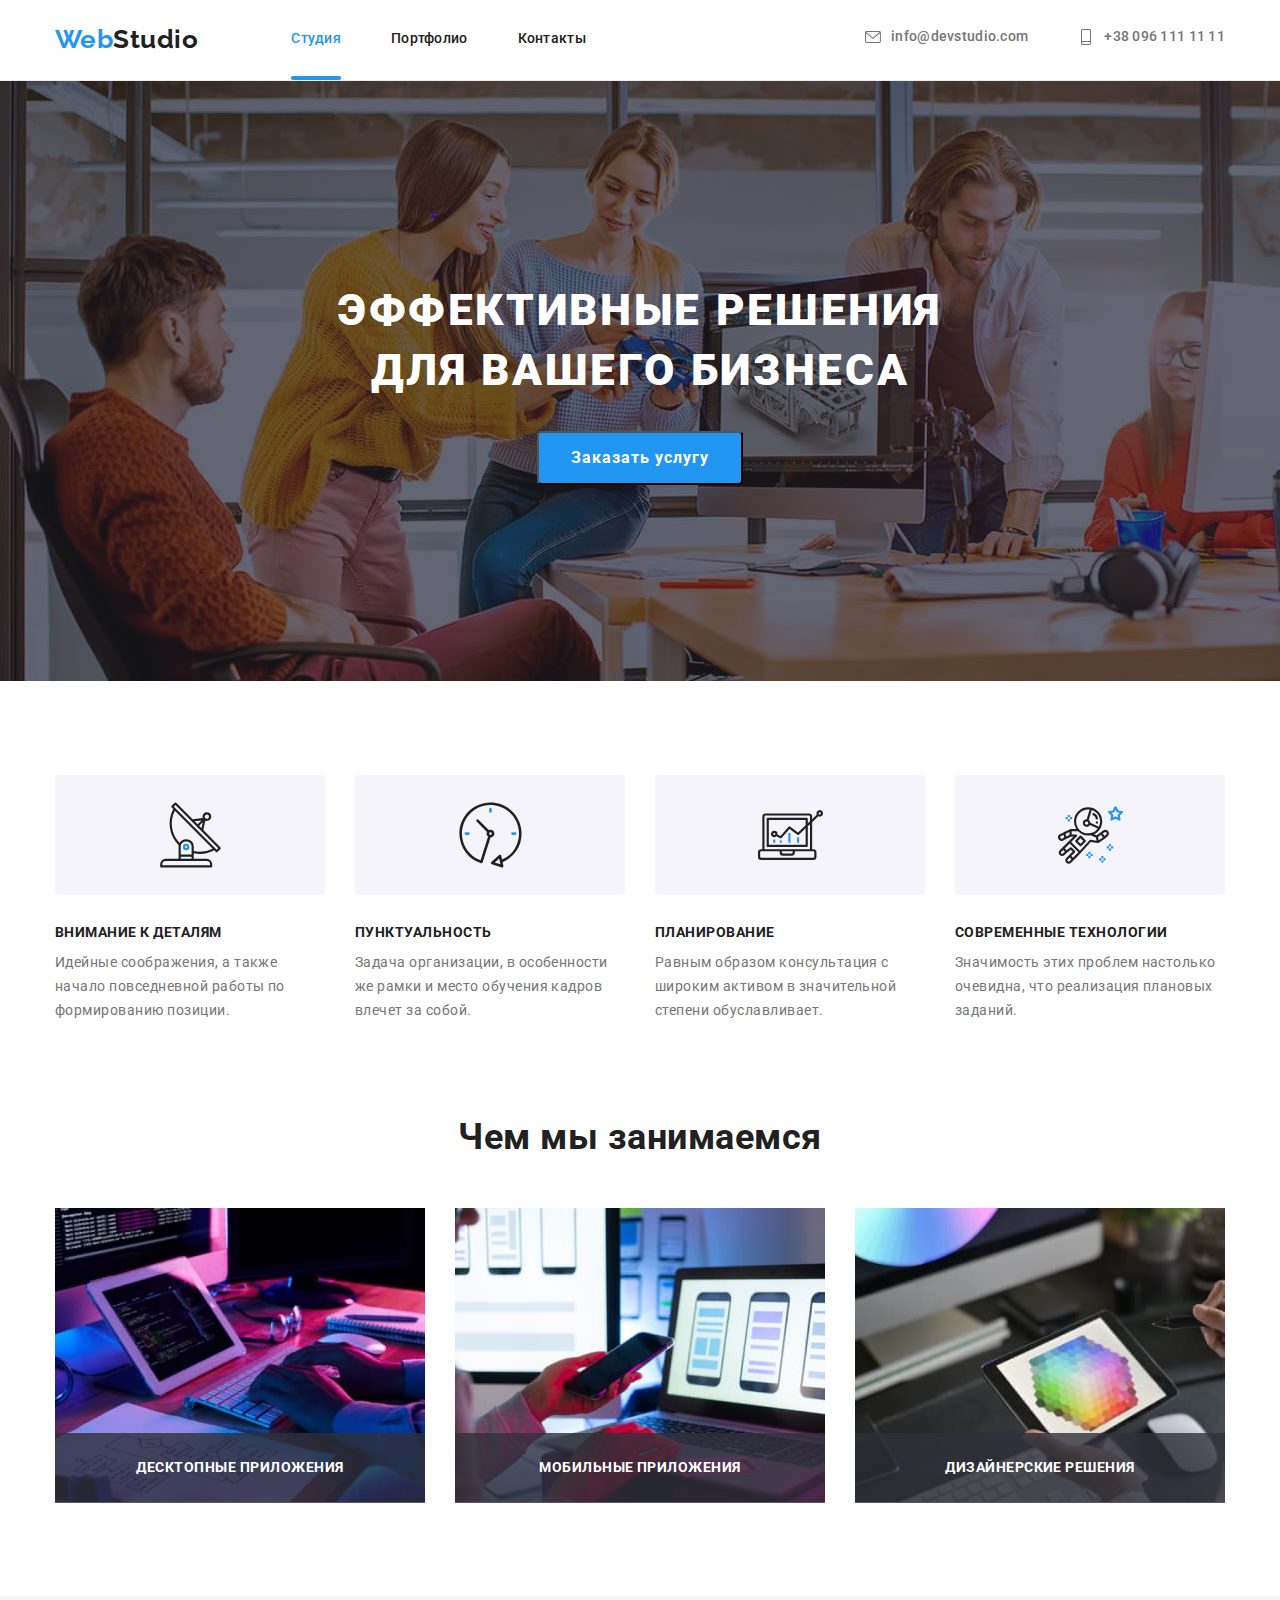
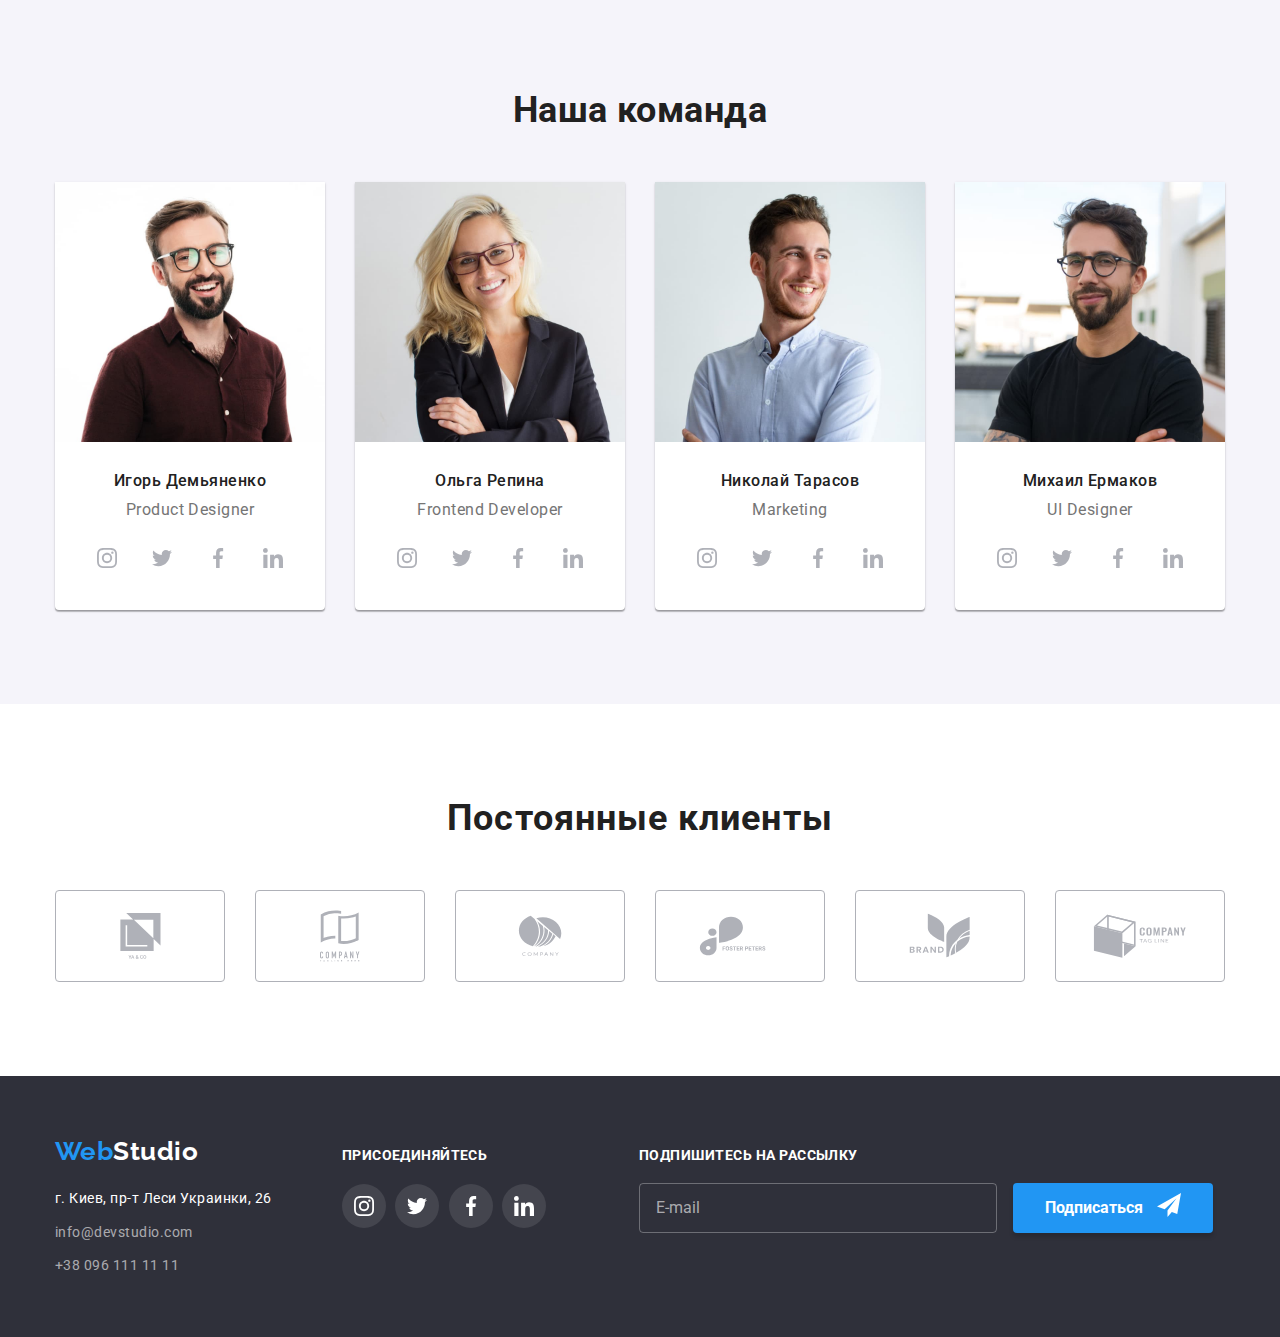
==== index.html @ 5067e24b "переформатирование" ====
<!DOCTYPE html>
<html lang="en">

<head>
  <meta charset="UTF-8" />
  <meta http-equiv="X-UA-Compatible" content="IE=edge" />
  <meta name="viewport" content="width=device-width, initial-scale=1.0" />
  <title>WebStudio</title>
  <link rel="preconnect" href="https://fonts.gstatic.com">
  <link href="https://fonts.googleapis.com/css2?family=Raleway:wght@700&family=Roboto:wght@400;500;700;900&display=swap"
    rel="stylesheet">
  <link rel="stylesheet" href="https://cdnjs.cloudflare.com/ajax/libs/modern-normalize/1.1.0/modern-normalize.css"
    integrity="sha512-Y0MM+V6ymRKN2zStTqzQ227DWhhp4Mzdo6gnlRnuaNCbc+YN/ZH0sBCLTM4M0oSy9c9VKiCvd4Jk44aCLrNS5Q=="
    crossorigin="anonymous" referrerpolicy="no-referrer" />
  <link rel="stylesheet" href="https://cdnjs.cloudflare.com/ajax/libs/modern-normalize/1.1.0/modern-normalize.min.css"
    integrity="sha512-wpPYUAdjBVSE4KJnH1VR1HeZfpl1ub8YT/NKx4PuQ5NmX2tKuGu6U/JRp5y+Y8XG2tV+wKQpNHVUX03MfMFn9Q=="
    crossorigin="anonymous" referrerpolicy="no-referrer" />
  <link rel="stylesheet" href="./css/style.css">
</head>
</head>

<body>
  <!--Шапка проекта-->
  <header class="header">
    <div class="container header-container">
      <nav class="site-nav ">
        <a class="logo link " href="./index.html"> <span class="logo-color">Web</span>Studio</a>
        <ul class="site-list list ">
          <li class="nav-item"><a class="site-link current link after-link" href="">Студия</a></li>
          <li class="nav-item"><a class="site-link link" href="./portfolio.html">Портфолио</a></li>
          <li class="nav-item"><a class="site-link link" href="">Контакты</a></li>
        </ul>
      </nav>
      <ul class="contact-list list">
        <li class="contact-item ">
          <a class="contact-link link" href="mailto:info@devstudio.com">
            <svg class="svg-mail">
              <use href="./images/icons-svg/symbol-defs.svg#icon-mail"></use>
            </svg>
            info@devstudio.com</a>
        </li>
        <li class="contact-item">
          <a class="contact-link link" href="tel:+380961111111">
            <svg class="svg-mail">
              <use href="./images/icons-svg/symbol-defs.svg#icon-smartphone"></use>
            </svg>
            +38 096 111 11 11</a>
        </li>
      </ul>
    </div>
  </header>
  <!--Секция героя-->
  <main>
    <section class="hero">
      <div class="container">
        <h1 class="hero-title">
          Эффективные решения <br />
          для вашего бизнеса
        </h1>
        <button data-modal-open class="button" type="button">Заказать услугу</button>
        
      </div>
    </section>
    <!--Секция будушего-->
    <section class="section-features">
      <div class="container">
        <h2 hidden class="section-title">невидемый заголовок</h2>
        <ul class="features-list list">
          <li class="features-item  ">
            <div class="svg-features">
              <svg width="65px" height="70px">
                <use href="./images/icons-svg/symbol-defs.svg#icon-antenna"></use>
              </svg>
            </div>
            <h3 class="title-features  ">Внимание к деталям</h3>
            <p class="features-paragraph">
              Идейные соображения, а также начало повседневной работы по
              формированию позиции.
            </p>
          </li>
          <li class="features-item ">
            <div class="svg-features">
              <svg width="65px" height="70px">
                <use href="./images/icons-svg/symbol-defs.svg#icon-clock"></use>
              </svg>
            </div>
            <h3 class="title-features">Пунктуальность</h3>
            <p class="features-paragraph">
              Задача организации, в особенности же рамки и место обучения кадров
              влечет за собой.
            </p>
          </li>
          <li class="features-item ">
            <div class="svg-features">
              <svg width="65px" height="70px">
                <use href="./images/icons-svg/symbol-defs.svg#icon-diagram"></use>
              </svg>
            </div>
            <h3 class="title-features">Планирование</h3>
            <p class="features-paragraph">
              Равным образом консультация с широким активом в значительной
              степени обуславливает.
            </p>
          </li>
          <li class="features-item ">
            <div class="svg-features">
              <svg width="65px" height="70px">
                <use href="./images/icons-svg/symbol-defs.svg#icon-astronaut"></use>
              </svg>
            </div>
            <h3 class="title-features">Современные технологии</h3>
            <p class="features-paragraph">
              Значимость этих проблем настолько очевидна, что реализация
              плановых заданий.
            </p>
          </li>
        </ul>
      </div>
    </section>
    <!-- Рабочя секция-->
    <section class="work-section">
      <div class="container">
        <h2 class="section-title">Чем мы занимаемся</h2>
        <ul class="work-list list">
          <div class="work-div" >
            <li class="img-title">
              <img class="img-box1" src="./images/box1.jpg" alt="work with gadgets" width="370" height="294" />
              <p class="work-information">Десктопные приложения</p>
            </li>
          </div>
          <div class="work-div" >
          <li class="img-title">
            <img  src="./images/box2.jpg" alt="work with gadgets" width="370" height="294" />
            <p class="work-information">Мобильные приложения</p>
          </li>
          </div>
          <div class="work-div" >
          <li class="img-title">
            <img src="./images/box3.jpg" alt="work with gadgets" width="370" height="294" />
            <p class="work-information"> Дизайнерские решения</p>
          </li>
          </div>
        </ul>
      </div>
    </section>
    <!-- Командная Секция -->
    <section class="team-section">
      <div class="container">
        <h2 class="section-team-title">Наша команда</h2>
        <ul class="team-list list">
          <li class="team-title">
            <img src="./images/images2/igor_demyanenko.jpg" alt="Igor Demyanenko" width="270" height="260" />
            <div class="name-profession">
              <h3 class="title">Игорь Демьяненко</h3>
              <p class="profession">Product Designer</p>
              <div class="icon-div">
                <a class="link-icon-inst" href="">
                  <svg class=" svg-icon-inst" width="20px" height="20px">
                    <use href=./images/icons-svg/symbol-defs.svg#icon-instagram2></use>
                  </svg>
                </a>
                <a class="link-icon-inst" href="">
                  <svg class=" svg-icon-inst" width="20px" height="20px">
                    <use href=./images/icons-svg/symbol-defs.svg#icon-twitte4r></use>
                  </svg>
                </a>
                <a class="link-icon-inst" href="">
                  <svg class=" svg-icon-inst" width="20px" height="20px">
                    <use href=./images/icons-svg/symbol-defs.svg#icon-facebook1></use>
                  </svg>
                </a>
                <a class="link-icon-inst" href="">
                  <svg class=" svg-icon-inst" width="20px" height="20px">
                    <use href=./images/icons-svg/symbol-defs.svg#icon-linkedin3></use>
                  </svg>
                </a>
              </div>
            </div>
          </li>
          <li class="team-title">
            <img src="./images/images2/olga_repina.jpg" alt="Olga Repina" width="270" height="260" />
            <div class="name-profession">
              <h3 class="title">Ольга Репина</h3>
              <p class="profession">Frontend Developer</p>
              <div class="icon-div">
                <a class="link-icon-inst" href="">
                  <svg class=" svg-icon-inst" width="20px" height="20px">
                    <use href=./images/icons-svg/symbol-defs.svg#icon-instagram2></use>
                  </svg>
                </a>
                <a class="link-icon-inst" href="">
                  <svg class=" svg-icon-inst" width="20px" height="20px">
                    <use href=./images/icons-svg/symbol-defs.svg#icon-twitte4r></use>
                  </svg>
                </a>
                <a class="link-icon-inst" href="">
                  <svg class=" svg-icon-inst" width="20px" height="20px">
                    <use href=./images/icons-svg/symbol-defs.svg#icon-facebook1></use>
                  </svg>
                </a>
                <a class="link-icon-inst" href="">
                  <svg class=" svg-icon-inst" width="20px" height="20px">
                    <use href=./images/icons-svg/symbol-defs.svg#icon-linkedin3></use>
                  </svg>
                </a>
              </div>
            </div>
          </li>
          <li class="team-title">
            <img src="./images/images2/nikolay_tarasov.jpg" alt="Nikolay Tarasov" width="270" height="260" />
            <div class="name-profession">
              <h3 class="title">Николай Тарасов</h3>
              <p class="profession">Marketing</p>
              <div class="icon-div">
                <a class="link-icon-inst" href="">
                  <svg class=" svg-icon-inst" width="20px" height="20px">
                    <use href=./images/icons-svg/symbol-defs.svg#icon-instagram2></use>
                  </svg>
                </a>
                <a class="link-icon-inst" href="">
                  <svg class=" svg-icon-inst" width="20px" height="20px">
                    <use href=./images/icons-svg/symbol-defs.svg#icon-twitte4r></use>
                  </svg>
                </a>
                <a class="link-icon-inst" href="">
                  <svg class=" svg-icon-inst" width="20px" height="20px">
                    <use href=./images/icons-svg/symbol-defs.svg#icon-facebook1></use>
                  </svg>
                </a>
                <a class="link-icon-inst" href="">
                  <svg class=" svg-icon-inst" width="20px" height="20px">
                    <use href=./images/icons-svg/symbol-defs.svg#icon-linkedin3></use>
                  </svg>
                </a>
              </div>
            </div>
          </li>
          <li class="team-title">
            <img src="./images/images2/mikhail_ermakov.jpg" alt="Mikhail Ermakov" width="270" height="260" />
            <div class="name-profession">
              <h3 class="title">Михаил Ермаков</h3>
              <p class="profession">UI Designer</p>
              <div class="icon-div">
                <a class="link-icon-inst" href="">
                  <svg class=" svg-icon-inst" width="20px" height="20px">
                    <use href=./images/icons-svg/symbol-defs.svg#icon-instagram2></use>
                  </svg>
                </a>
                <a class="link-icon-inst" href="">
                  <svg class=" svg-icon-inst" width="20px" height="20px">
                    <use href=./images/icons-svg/symbol-defs.svg#icon-twitte4r></use>
                  </svg>
                </a>
                <a class="link-icon-inst" href="">
                  <svg class=" svg-icon-inst" width="20px" height="20px">
                    <use href=./images/icons-svg/symbol-defs.svg#icon-facebook1></use>
                  </svg>
                </a>
                <a class="link-icon-inst" href="">
                  <svg class=" svg-icon-inst" width="20px" height="20px">
                    <use href=./images/icons-svg/symbol-defs.svg#icon-linkedin3></use>
                  </svg>
                </a>
              </div>
            </div>
          </li>
        </ul>
      </div>
    </section>
    <!-- Постояние клиенти-->
    <section class="regular-section">
      <div class="container">
        <h2 class="regular-title"> Постоянные клиенты </h2>
        <ul class="regular-ul  list">
          <li class="regular-li">
            <a class="regular-link" href="">
              <svg width="41px" height="46px">
                <use href=./images/icons-svg/symbol-defs.svg#icon-group></use>
              </svg>
            </a>
          </li>
          <li class="regular-li">
            <a class="regular-link" href="">
              <svg width="40px" height="52px">
                <use href=./images/icons-svg/symbol-defs.svg#icon-group-1></use>
              </svg>
            </a>
          </li>
          <li class="regular-li">
            <a class="regular-link" href="">
              <svg width="44px" height="41px">
                <use href=./images/icons-svg/symbol-defs.svg#icon-group-2></use>
              </svg>
            </a>
          </li>
          <li class="regular-li">
            <a class="regular-link" href="">
              <svg width="85px" height="40px">
                <use href=./images/icons-svg/symbol-defs.svg#icon-group-3></use>
              </svg>
            </a>
          </li>
          <li class="regular-li">
            <a class="regular-link" href="">
              <svg width="62px" height="45px">
                <use href=./images/icons-svg/symbol-defs.svg#icon-group-4></use>
              </svg>
            </a>
          </li>
          <li class="regular-li">
            <a class="regular-link" href="">
              <svg width="94px" height="44px">
                <use href=./images/icons-svg/symbol-defs.svg#icon-group-5></use>
              </svg>
            </a>
          </li>
        </ul>
      </div>
    </section>
  </main>
  <!--Футер-->
  <footer class="footer">
    <div class="container container-footer">
      <div class="one-address">
        <a class="footer-logo link" href=""><span class="logo-color">Web</span>Studio</a>
        <address class="address">
          <a class="address-link link" href="https://goo.gl/maps/BGYhrAwLSRzeAxM98" target="_blank"
            rel="noopener noreferrer">г. Киев, пр-т Леси Украинки, 26</a>
          <ul class="footer-list list">
            <li class="footer-item">
              <a class="footer-link link" href="mailto:info@devstudio.com">info@devstudio.com </a>
            </li>
            <li class="footer-item">
              <a class="footer-link link" href="tel:+380961111111">+38 096 111 11 11</a>
            </li>
          </ul>
        </address>
      </div>

      <div class="footer-set">
        <h3 class="title-footer"> присоединяйтесь </h3>
        <ul class=" footer-ul list ">
          <li>
            <a class="footer-icon-link" href="">
              <svg class="footer-svg" width="20px" height="20px">
                <use href=./images/icons-svg/symbol-defs.svg#icon-instagram2></use>
              </svg>
            </a>
          </li>
          <li>
            <a class="footer-icon-link" href="">
              <svg class="footer-svg" width="20px" height="20px">
                <use href=./images/icons-svg/symbol-defs.svg#icon-twitte4r></use>
              </svg>
            </a>

          </li>
          <li>
            <a class="footer-icon-link" href="">
              <svg class="footer-svg " width="20px" height="20px">
                <use href=./images/icons-svg/symbol-defs.svg#icon-facebook1></use>
              </svg>
            </a>
          </li>
          <li>
            <a class="footer-icon-link" href="">
              <svg class="footer-svg" width="20px" height="20px">
                <use href=./images/icons-svg/symbol-defs.svg#icon-linkedin3></use>
              </svg>
            </a>
          </li>
        </ul>
      </div>
      <div>
        <form  class="footer-form" action="">
        <label for="">
          <p class="email-title">Подпишитесь на рассылку</p>
          <input class="email-input" type="email" placeholder="E-mail" name="e-mail" required>
          <button class="button-email" type="submit">Подписаться
            <svg class=" svg-icon-footer" width="24px" height="24px">
              <use href=./images/icons-svg/symbol-defs6.svg#icon-icon-send-1></use>
            </svg>
          </button>
        </label>
        </form>
      </div>
    </div>
  </footer>

  <div class="backdrop  is-hidden" data-modal>
    <div class="modal" >
      <form action="#">
        <p  class="backdrop-title">Оставьте свои данные, мы вам перезвоним</p>
        
          <label class="backdrop-label form-field" > <span class="backdrop-name">Имя</span> 
           <span class="backdrop-wraper">
            <input class="backdrop-input" type="text"  name="name" required >
            <svg class=" svg-icon-backdrop" width="12px" height="12px">
              <use href=./images/icons-svg/symbol-defs6.svg#icon-Vector></use>
            </svg>
          </span>
          </label>
        
        
          <label class="backdrop-label form-field " > <span class="backdrop-name">Телефон</span> 
            <span class="backdrop-wraper">
          <input class="backdrop-input" type="tel"  name="tel" required >
          <svg class=" svg-icon-backdrop" width="13px" height="13px">
            <use href=./images/icons-svg/symbol-defs6.svg#icon-Vector-1></use>
          </svg>
        </span>
        </label>
        
          <label  class="backdrop-label form-field " ><span class="backdrop-name"> Почта</span>
          <span class="backdrop-wraper">
          <input class="backdrop-input" type="email"  name="e-mail" required >
          <svg class=" svg-icon-backdrop" width="15px" height="12px">
            <use href=./images/icons-svg/symbol-defs6.svg#icon-Vector-2></use>
          </svg>
        </span>
        </label>
        
          <label class="backdrop-label " > <span class="backdrop-name">Комментарий</span>
          <textarea class="backdrop-textarea" name="comment"  rows="10" placeholder="Ввести текст"></textarea>
        </label>

        <div class="checkbox-div">
          <input class="checkbox-input visually-hidden" type="checkbox" name="checkbox" value="Соглашаюсь с рассылкой" id="Соглашаюсь с рассылкой">
          <label class="checkbox-title" for="Соглашаюсь с рассылкой">Соглашаюсь с рассылкой и принимаю &nbsp; <a href="">Условия договора</a> </label>
        </div>
        
        <button class="backdrop-btn" type="submit"> Отправить</button>

      </form>
      
      <button data-modal-close class="close-btn" >
        <svg width="11px" height="11px">
          <use href=./images/icons-svg/symbol-defs6-1.svg#icon-Vector-6></use>
        </svg>
      </button>
    </div>
  </div>
  <script src="./js/modal.js"></script>
</body>

</html>
---- css/style.css ----
:root {
    --primary-text-color: #757575;
    --secondary-text-color: #212121;
    --accent-color: #2196f3;
    --primary-bg-color: #ffffff;
    --primary-bg-color-filter: #f5f4fa;
    --prinary-font-family: "Roboto", sant-serif;
    --secondary-font-family:"Raleway", sant-serif;
  }
  
  body {
    background-color: var(--primary-bg-color);
    color: var(--primary-text-color);
    font-family: var(--prinary-font-family);
    letter-spacing: 0.03em;
  }

  h1,
  h2,
  h3,
  h4,
  h5,
  h6,
  p{
    margin-top: 0;
    margin-bottom: 0;
  }

  ul,ol{
    margin-top: 0;
    margin-bottom: 0;
    padding-left: 0;
  }
  
  img {
  display: block;
  }

  .list{
    list-style: none;
   }
 
   .link{
     text-decoration: none;
   }


   .visually-hidden {
    position: absolut;
    width: 1px;
    height: 1px;
    margin: -1px;
    border: 0;
    padding: 0;
    clip: rect(1px, 1px, 1px, 1px);
    clip: rect(1px 1px 1px 1px);
    overflow: hidden;
  }

/* Шапка проекта Webstudio*/
.logo{ 
margin-right:93px ;
font-family: var(--secondary-font-family);
font-weight:700;
font-size: 26px;
line-height: 1.19;
color:var(--secondary-text-color);
}

.logo-color{
  color: var(--accent-color);
}


.site-list{
display: flex;
font-size: 14px;
line-height: 1.14;
letter-spacing: 0.02em;
color: var(--secondary-text-color);

}


.nav-item:not(:last-child){
  margin-right: 50px;
}



.site-link:hover,
.site-link:focus{
  color: var(--accent-color);
}

.site-link.current{
  color:var(--accent-color) ;
}

.site-link{
  position: relative;
  font-family: Roboto;
  font-weight: 500;
  font-size: 14px;
  line-height: 1.14;
  letter-spacing: 0.02em;
  color:var(--secondary-text-color );
  transition:  color 250ms cubic-bezier(0.4, 0, 0.2, 1);
  
}


.contact-link{
display: inline-flex;
font-weight: 500;
font-size: 14px;
line-height: 1.14;
letter-spacing: 0.02em;
color: var( --primary-text-color );
transition:  color 250ms cubic-bezier(0.4, 0, 0.2, 1);
  
}

.contact-item:not(:last-child){
margin-right: 50px;
}

.contact-item:hover,
.contact-item:focus {
  color: var(--accent-color);
  
}


.contact-link:hover,
.contact-link:focus{
color: var(--accent-color);
}


 .contact-link:hover .svg-mail{
fill: var(--accent-color);
transition-duration: 250ms;
} 

.contact-link:focus .svg-mail{
fill: var(--accent-color);
  } 

.site-nav{
  display: flex;
  align-items: center;
 

}

 .contact-list{
  display: flex;
  align-items: center;
  margin-left: auto;
 }

.header-container{
  display: flex;
  align-items: center;
  
}

.header{
  border-bottom: 1px solid #ECECEC ;
  padding-top: 24px;
  padding-bottom:25px;
}

.svg-mail{
  width: 16px;
  height: 16px;
  margin-right: 10px;
  fill: var(--primary-text-color);
}

.after-link::after{
  content: "";
  display: block;
  width:100% ;
  height:4px ;
  background: #2196F3;
  border-radius: 2px;
  position: absolute;
  top: 46px;
  transition: opacity 250ms cubic-bezier(0.4, 0, 0.2, 1);

}





/* сукция героик */
.hero{
padding-top:200px ;
padding-bottom: 200px;
height: 600px;
max-width: 1600;
background-image:linear-gradient(to right ,
 rgba(47, 48, 58, 0.4),
 rgba(47, 48, 58, 0.4)),
url(../images/hero/hero.jpg);
background-size:cover ;
background-repeat:no-repeat ;
background-color: #2F303A;
text-align: center;
}

.hero-title{
font-weight: 900;
font-size: 44px;
line-height: 1.36;
letter-spacing: 0.06em;
text-transform: uppercase;
color: var(--primary-bg-color);
}

.button{
padding-left:32px ;
padding-right:32px ;
padding-top:10px ;
padding-bottom:10px ;
margin-top: 30px;
border-radius: 4px;
font-weight: 700;
font-size: 16px;
line-height: 1.87;
letter-spacing: 0.06em;
color: #FFFFFF;
background-color: var(--accent-color);

transition-property: background-color ;
transition-duration:250ms;
transition-timing-function: cubic-bezier(0.4, 0, 0.2, 1);


}


.button:hover,
.button:hover{
background-color:#188CE8; 
}



.backdrop{
  position: fixed;
  top: 0;
  left: 0;
  width: 100vw;
  height: 100vh;
  background-color: rgba(0, 0, 0, 0.2);;
  opacity: 1;
  visibility: visible;
  pointer-events: auto;
  transition: opacity 500ms linear, visibility 500ms linear;
}
 

  .modal {
    position: absolute;
    padding: 40px;
    left: 50%;
    top: 50%;
    width: 528px;
    height: 580px;
    background-color: #ffffff;
    transform: translate(-50%, -50%);

}

.close-btn{
  position: absolute;
  top: 8px;
  right: 8px;
  width: 30px;
  height: 30px;
  border-radius: 50%;
  border: 1px solid rgba(0, 0, 0, 0.1);
  background-color: transparent;
  cursor: pointer;
  padding: 0;
  transition: fill 250ms cubic-bezier(0.4, 0, 0.2, 1) ;
}

.close-btn:hover,
.close-btn:focus
{
  fill:  #2196F3;
}


.is-hidden {
  opacity: 0;
  visibility: hidden;
  pointer-events: none;
}



/* секция будушего */
.title-features{
margin-bottom: 10px;
font-weight: 700;
font-size: 14px;
line-height: 1.14;
text-transform: uppercase;
color:var(--secondary-text-color);
}

.features-list{
  display: flex;
  justify-content: space-between;
  
}


.features-item:not(:last-child){
  margin-right: 30px;
}

.section-features{
  padding-top: 94px;
  padding-bottom: 47px;
}

.features-paragraph{
  font-style: normal;
  font-weight: normal;
  font-size: 14px;
  line-height: 1.71;
}


.svg-features {
  display: flex;
  justify-content: center;
  align-items: center;
  width:270px ;
  height: 120px;
  background-color: #F5F4FA;
  margin-bottom: 30px;
  border-radius: 4px;
}



/* Робочая секция */
.section-title {
margin-bottom: 50px;
font-weight: 700;
font-size: 36px;
line-height: 1.16;
text-align: center;
color: var(--secondary-text-color);
}

.work-list{
  display: flex;
  align-items: center;

}

.work-section{
 padding-top:47px;
 padding-bottom: 94px;
}

.work-div{
  position: relative;

}

.work-div:not(:last-child){
  margin-right: 30px;
}

.work-information{
position: absolute;
padding:27px  ;
top: 225px;
width:370px ;
height:70px ;  
font-weight:700  ;
font-size: 14px;
line-height: 1.14;
text-align: center;
text-transform: uppercase;
color: var(--primary-bg-color);
background-image:linear-gradient(to right ,
 rgba(47, 48, 58, 0.8),
 rgba(47, 48, 58, 0.8));

}

/* Наша команда */

.team-section{
padding-top: 94px;
padding-bottom: 94px;
background-color:  var(--primary-bg-color-filter);
}

.title {
font-weight: 500;
font-size: 16px;
line-height: 1.18;
text-align: center;
color: var(--secondary-text-color);
}

.profession{
margin-top: 10px;
font-size: 16px;
line-height: 1.18;
text-align: center;
color:var(--primary-text-color);

}  

.section-team-title{
font-weight: 700;
font-size: 36px;
line-height: 1.16;
text-align: center;
color: var(--secondary-text-color);
}


.team-list{
  display: flex;
  align-items: center;
}


.team-title{
  border-radius: 0px 0px 4px 4px;
  background-color: #ffffff;
  margin-right:30px ;
  margin-top: 50px;
  box-shadow: 0px 1px 3px rgba(0, 0, 0, 0.12), 0px 1px 1px rgba(0, 0, 0, 0.14), 0px 2px 1px rgba(0, 0, 0, 0.2);
}

.name-profession{
 margin:30px ;
}

.link-icon-inst {
  display: flex;
  justify-content: center;
  align-items: center;
  width: 44px;
  height: 44px;
  border-radius: 50%;
  background-color: #ffffff;
  fill: #AFB1B8;
  transition: background-color 250ms cubic-bezier(0.4, 0, 0.2, 1);
  
}

.link-icon-inst:hover,
.link-icon-inst:focus{
  background-color: var(--accent-color);
  fill: #ffffff;
}


.icon-div{
  display: flex;
  justify-content: space-between;
  margin-top: 16px;
  
}


/* Постоянные клиенты */

.regular-section{
  padding-top:94px ;
  padding-bottom:94px ;
}

.regular-title{
font-weight: 700;
font-size: 36px;
line-height: 1.16;
text-align: center;
letter-spacing: 0.03em;
color:var(--secondary-text-color);
margin-bottom: 50px;

}

.regular-li{
width: 170px;
height: 92px;

}


.regular-li:not(:last-child){
  margin-right: 30px;
}


.regular-ul{
  display: flex;

}

.regular-link{
  width: 100%;
  height: 100%;
  fill: #AFB1B8;
  display: flex; 
  justify-content: center;
  align-items: center;
  border: 1px solid #AFB1B8;
  border-radius: 4px;
  transition:  fill 250ms cubic-bezier(0.4, 0, 0.2, 1);
}

.regular-link:hover,
.regular-link:focus{
      fill:var(--accent-color);
      border: 1px solid var(--accent-color); 
}




/* Футер */
.footer{
 padding-top: 60px;
 padding-bottom:60px ;
 background-color:  #2F303A;
}

.footer-logo{
font-family: var(--secondary-font-family);
font-weight: 700;
font-size: 26px;
line-height: 1.19;
color:var(--primary-bg-color);
}

.footer-link{
font-style: normal;
font-weight: normal;
font-size: 14px;
line-height: 24px;
color: rgba(255, 255, 255, 0.6);
}

.footer-link:hover,
.footer-link:focus{
  color: var(--primary-bg-color);
}

.address-link{
font-style: normal;
font-weight: normal;
font-size: 14px;
line-height: 1.71;
color: var(--primary-bg-color);
}

.address-link:hover,
.address-link:focus {
  color: var(--accent-color);
}


.container-footer{
  display: flex;
  justify-content: baseline;
  align-items: baseline;
}
.footer-set{
  margin-left: 70px;
}

.footer-ul {
  width: 204px;
  display: flex;
  justify-content: space-between;
 

}
.title-footer{
font-weight: 700;
font-size: 14px;
line-height: 1.14;
letter-spacing: 0.03em;
text-transform: uppercase;
color: #FFFFFF;
margin-bottom: 20px;
}

.footer-icon-link{
  display: flex;
  justify-content: center;
  align-items: center;
  width: 44px;
  height: 44px;
  border-radius: 50%;
  background-color: rgba(255, 255, 255, 0.1);;
  fill: #ffffff;
  transition: background-color 250ms cubic-bezier(0.4, 0, 0.2, 1);
}

.footer-icon-link:hover,
.footer-icon-link:focus{
background-color: var(--accent-color);
fill:#ffffff;
}



/* Портфолио */
.filter-btn.current {
background-color:var(--accent-color) ;
color: var(--primary-bg-color);
}

.filter-btn {
padding:6px 20px ;
border-radius: 4px ;
border: none;  
font-family: inherit;
font-weight: 500;
font-size: 16px;
line-height: 1.62;
background:var(--primary-bg-color-filter);
color: var(--secondary-text-color);
transition: background-color 250ms cubic-bezier(0.4, 0, 0.2, 1);
}

.filter-btn:hover,
.filter-btn:focus{
  background-color: var(--accent-color);
  color: #ffffff;
}

.work-title{
font-style: normal;
font-weight:700;
font-size: 18px;
line-height: 2;
letter-spacing: 0.06em;
color: var(--secondary-text-color);
}

.work-profession{
margin-top: 4px;
font-style: normal;
font-weight: normal;
font-size: 16px;
line-height: 1.87;
color: var(--primary-text-color);
}


.container{
 width: 1200px;
 margin-left:auto ;
 margin-right: auto;
 padding-left: 15px;
 padding-right: 15px;
}

.filter {
  display: flex;
  justify-content: center;
  margin-bottom: 50px;
}

.filter-item:not(:last-child) 
{
  margin-right: 8px;
}
  
.works-list{
  display: flex;
  flex-wrap: wrap;
}

.works-title{
width: 370px;
margin-right: 30px;
margin-bottom: 30px;
border: 1px solid #EEEEEE;

}

.works-title:nth-child(3n){
  margin-right: 0px;
}

.works-title:nth-last-child(-n + 3){
  margin-bottom: 0px;
}


.our-work {
  padding-top: 94px;
  padding-bottom: 94px ;
}

.text-position{
  padding: 20px 24px;
  

}

.address {
  margin-top: 20px;
  
}

.address-link{
  margin-bottom: 9px;
  display: block;
}


.footer-list .footer-item:not(:last-child){
  margin-bottom: 9px;
}

.work-a{
  display: block;
  text-decoration: none;
  color: var(--primary-text-color);
  width: 100%;
  height: 100%;
 
}

.works-title:hover,
.works-title:focus{
box-shadow: 0px 1px 1px rgba(0, 0, 0, 0.12), 0px 4px 4px rgba(0, 0, 0, 0.06), 1px 4px 6px rgba(0, 0, 0, 0.16);
}

.works-img{
  position: relative;
  overflow: hidden;
}



.works-p{
  position: absolute;
  top: 0;
  left: 0;
  height: 100%;
  width: 100%;
font-style: normal;
font-weight: normal;
font-size: 18px;
line-height: 1.56;
background-color:rgba(33, 150, 243, 0.9);
color: var(--primary-bg-color);
overflow: auto;
padding: 63px 24px;

transform: translateY(101%);
transition: transform 250ms cubic-bezier(0.4, 0, 0.2, 1) ;
}

.works-title:hover .works-p{
  transform: translateY(0%);
}


.work-a:focus .works-p{
  transform: translateY(0%);
}

/* email footer */
.email-title{
font-weight: 700;
font-size: 14px;
line-height: 16px;
text-transform: uppercase;
color: #FFFFFF;
margin-bottom: 20px;

}

.footer-form{
  margin-left: 93px;
}

.email-input{
width: 358px;
height: 50px;
padding-left: 16px;
border: 1px solid rgba(255, 255, 255, 0.3);
background-color:transparent;
border-radius: 4px;
color: #ffffff;
}

.email-input::placeholder {
  color: rgba(255, 255, 255, 0.6);

}

.button-email{
font-weight: 700;
font-size: 16px;
line-height: 1.87;
text-align: center;
color: #FFFFFF;
width: 200px;
padding: 10px 29px;
background: #2196F3;
box-shadow: 0px 4px 4px rgba(0, 0, 0, 0.15);
border-radius: 4px;
margin-left: 12px;
border: none;
cursor: pointer;
}

.svg-icon-footer{
  display: inline-block;
  vertical-align: sub;
  margin-left: 10px;

 }


/* модалка */
.form-field{
display: flex;
flex-direction: column;
margin-bottom: 10px;

}

textarea {
  resize: none;
}

.backdrop-title{
font-weight:700;
font-size: 20px;
line-height:1.15;
text-align: center;
color:var(--secondary-text-color);
margin-bottom: 12px;

}


.backdrop-input{

width: 100%;
height: 40px;
border: 1px solid rgba(33, 33, 33, 0.2);
border-radius: 4px;
padding-left: 42px;
outline: none;
transition: fill 250ms cubic-bezier(0.4, 0, 0.2, 1),border 250ms cubic-bezier(0.4, 0, 0.2, 1) ;
}

.backdrop-textarea{
padding: 12px 16px;
width: 100%;
height: 120px;
border: 1px solid rgba(33, 33, 33, 0.2);
border-radius: 4px;
outline: none;
transition: border 250ms cubic-bezier(0.4, 0, 0.2, 1) ;
}

.backdrop-textarea::placeholder{
  color:   rgba(117, 117, 117, 0.5);  
}



.checkbox-title{
display: flex;
align-items: center;
font-size: 14px;
line-height: 1.71;
color: var(--primary-text-color);

}



.backdrop-btn{
display:flex;
font-weight: 700;
font-size: 16px;
line-height: 1.87;
align-items: center;
text-align: center;
letter-spacing: 0.06em;
color: #FFFFFF;
width: 200px;
background: #2196F3;
box-shadow: 0px 4px 4px rgba(0, 0, 0, 0.15);
border-radius: 4px;
border: none;
margin: 0 auto;
margin-top: 29px;
padding: 10px 55px;
transition: background-color 250ms cubic-bezier(0.4, 0, 0.2, 1) ;

}

.backdrop-btn:hover,
.backdrop-btn:focus{
  background-color:#188CE8;;

}

.backdrop-wraper{
  position: relative;

}


.svg-icon-backdrop{
  position: absolute;
  top: 50%;
  left: 12px;
  transform: translateY(-50%);

}

.backdrop-name{
  display: block;
  margin-bottom: 4px;
}

.backdrop-input:hover,
.backdrop-input:focus{
  
  border: 1px solid var(--accent-color);
}

.backdrop-input:hover + .svg-icon-backdrop{
  fill: var(--accent-color);
}

.backdrop-textarea:hover,
.backdrop-textarea:focus{
  border: 1px solid var(--accent-color);
}


.checkbox-title::before{
  content: '';
  width: 16px;
  height: 15px;
  border: 2px solid #212121;
  background-repeat: 10px;
  display: block;
  cursor: pointer;
  margin-right: 10px;
  
}

.checkbox-input:checked + .checkbox-title::before{
  background-image: url(../images/icon-check.jpg) ;
  background-size: contain;
  border:none;
  
}
  
.backdrop-label{
font-family: Roboto;
font-style: normal;
font-weight: normal;
font-size: 12px;
line-height: 14px;
letter-spacing: 0.01em;
color:var(--primary-text-color);

}
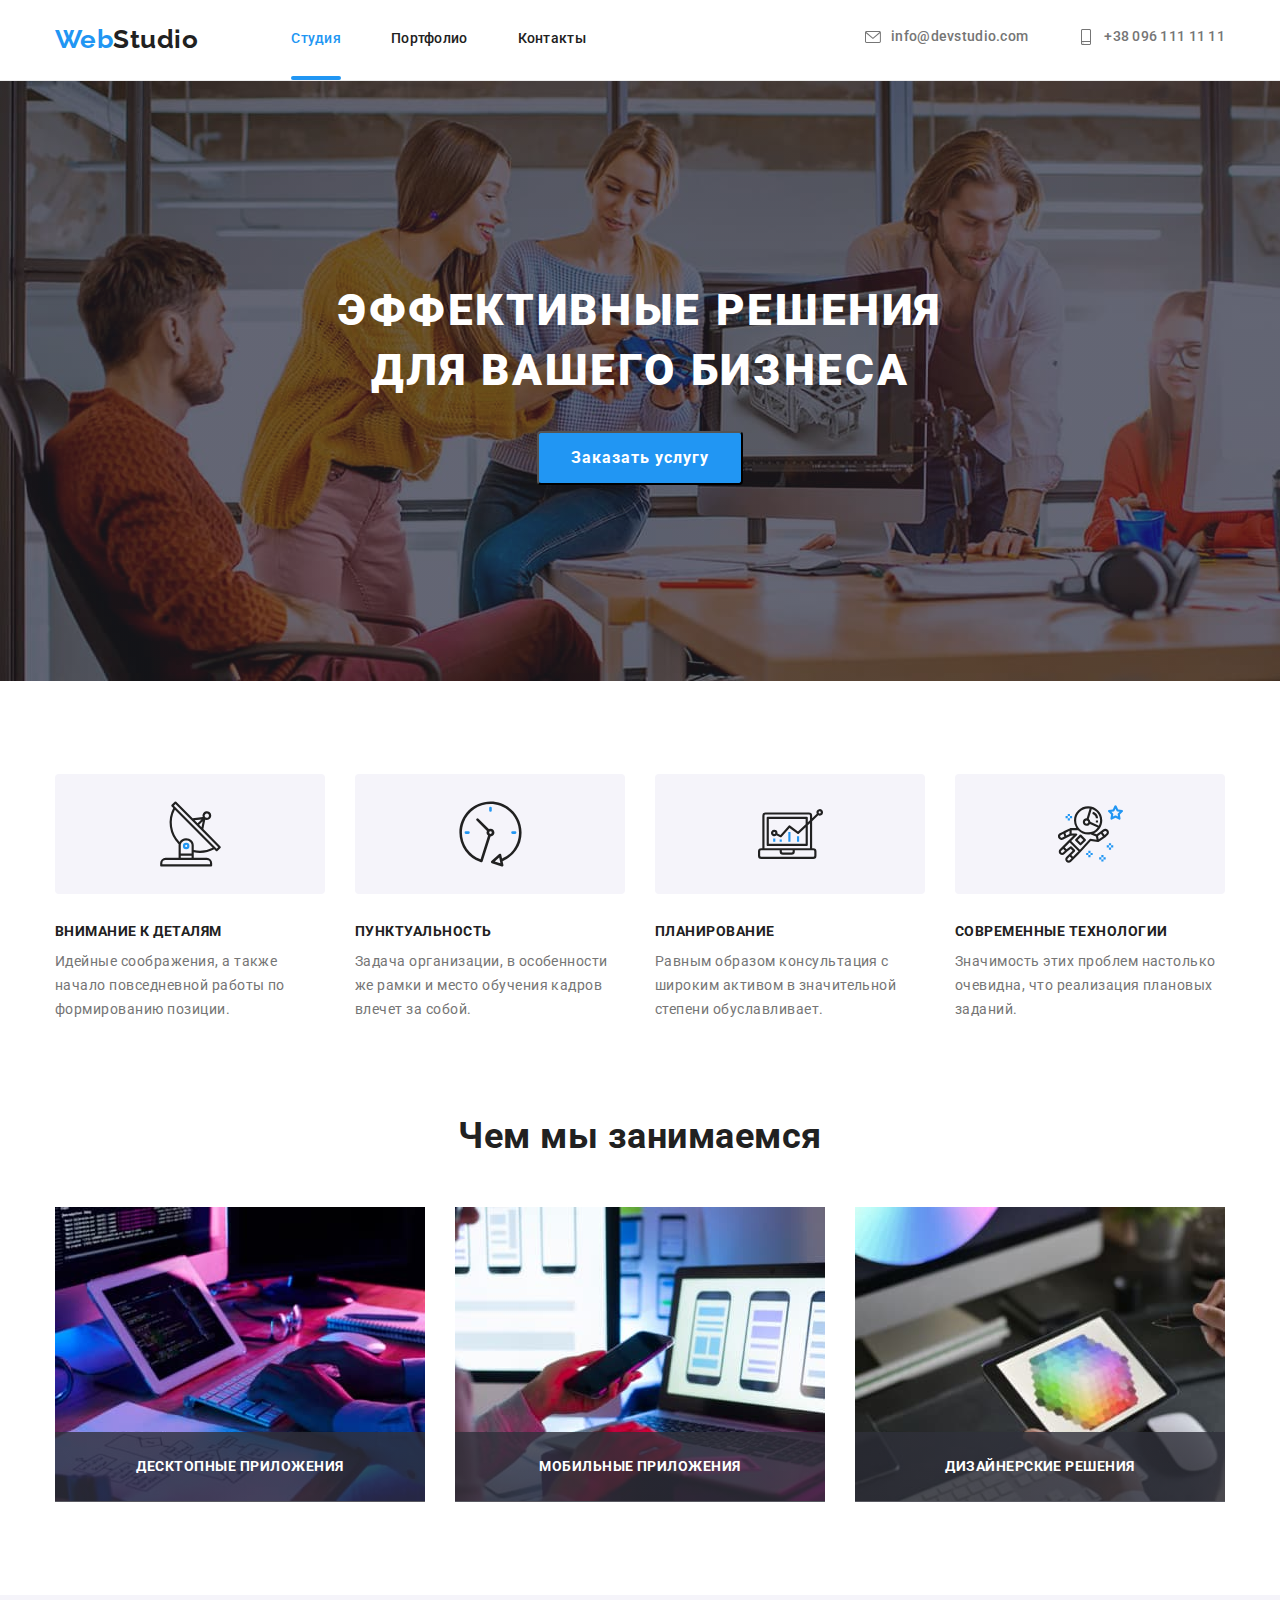
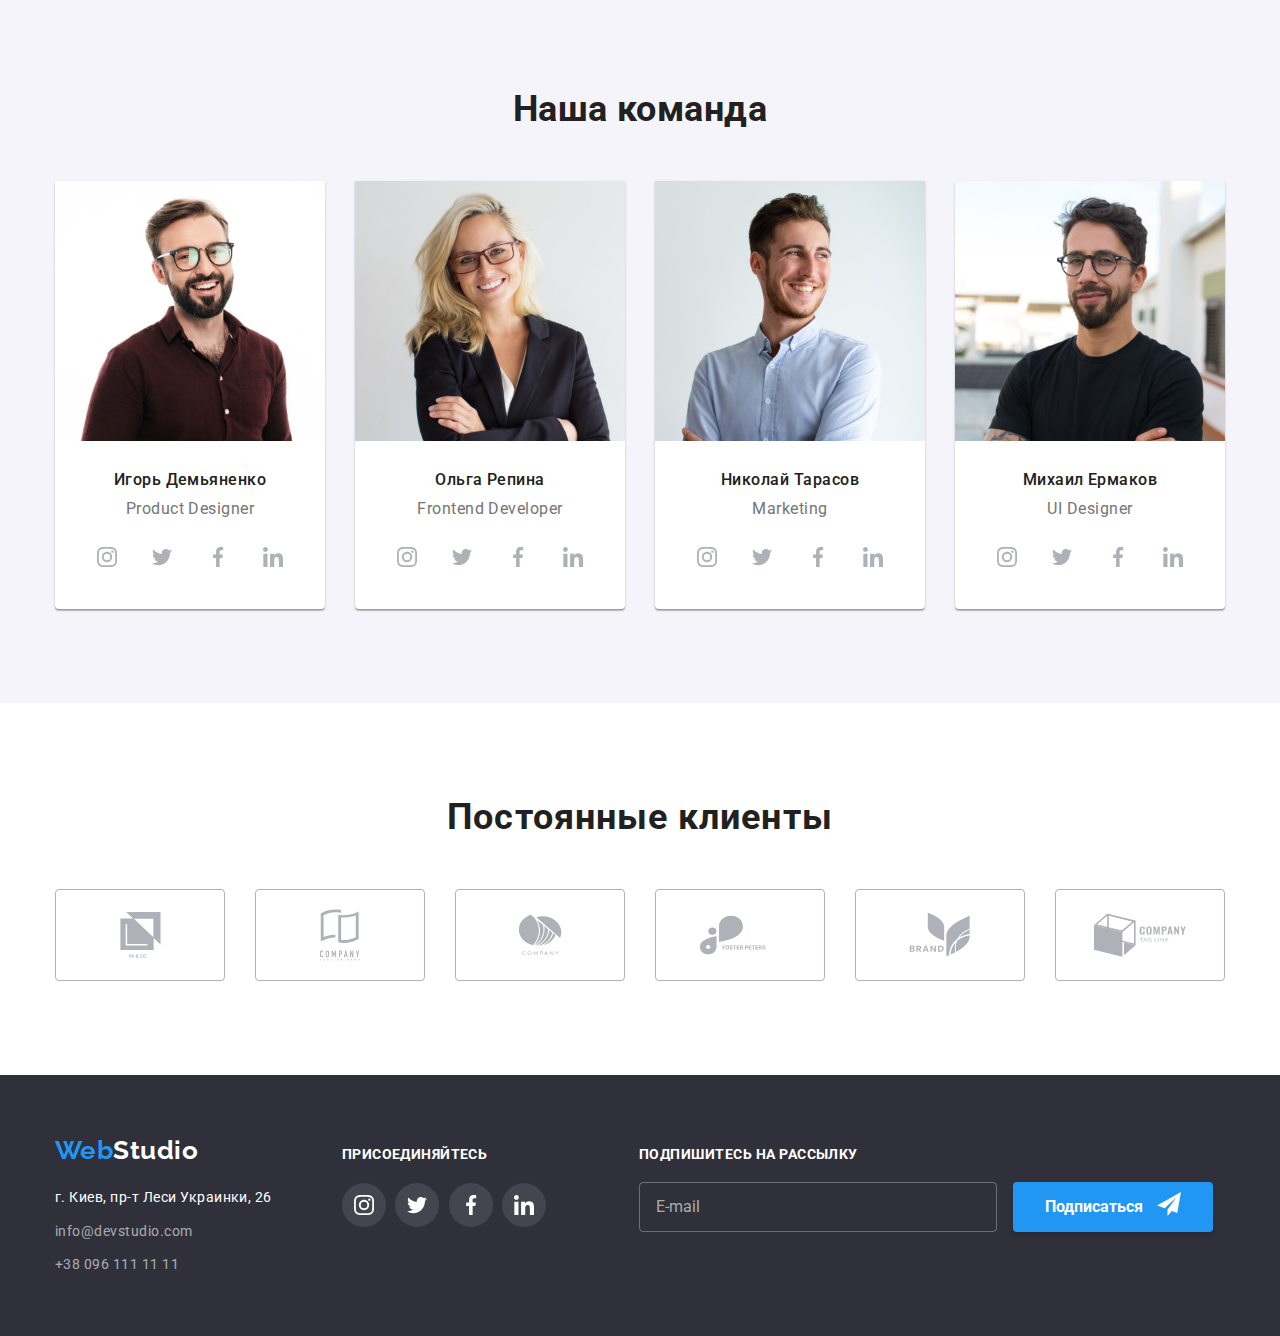
==== commit 12f6f7fb: "оформление БЕМ" ====
--- a/index.html
+++ b/index.html
@@ -15,33 +15,32 @@
   <link rel="stylesheet" href="https://cdnjs.cloudflare.com/ajax/libs/modern-normalize/1.1.0/modern-normalize.min.css"
     integrity="sha512-wpPYUAdjBVSE4KJnH1VR1HeZfpl1ub8YT/NKx4PuQ5NmX2tKuGu6U/JRp5y+Y8XG2tV+wKQpNHVUX03MfMFn9Q=="
     crossorigin="anonymous" referrerpolicy="no-referrer" />
-  <link rel="stylesheet" href="./css/style.css">
-</head>
+  <link rel="stylesheet" href="./css/main.min.css">
 </head>
 
 <body>
   <!--Шапка проекта-->
   <header class="header">
-    <div class="container header-container">
-      <nav class="site-nav ">
-        <a class="logo link " href="./index.html"> <span class="logo-color">Web</span>Studio</a>
-        <ul class="site-list list ">
-          <li class="nav-item"><a class="site-link current link after-link" href="">Студия</a></li>
-          <li class="nav-item"><a class="site-link link" href="./portfolio.html">Портфолио</a></li>
-          <li class="nav-item"><a class="site-link link" href="">Контакты</a></li>
+    <div class="container header__container">
+      <nav class="site__nav ">
+        <a class="logo link " href="./index.html"> <span class="logo__color">Web</span>Studio</a>
+        <ul class="site__list list ">
+          <li class="site__item"><a class="site__link current link site__after_link" href="">Студия</a></li>
+          <li class="site__item"><a class="site__link link" href="./portfolio.html">Портфолио</a></li>
+          <li class="site__item"><a class="site__link link" href="">Контакты</a></li>
         </ul>
       </nav>
-      <ul class="contact-list list">
-        <li class="contact-item ">
-          <a class="contact-link link" href="mailto:info@devstudio.com">
-            <svg class="svg-mail">
+      <ul class="contact__list list">
+        <li class="contact__item ">
+          <a class="contact__link link" href="mailto:info@devstudio.com">
+            <svg class="contact__svg_mail">
               <use href="./images/icons-svg/symbol-defs.svg#icon-mail"></use>
             </svg>
             info@devstudio.com</a>
         </li>
-        <li class="contact-item">
-          <a class="contact-link link" href="tel:+380961111111">
-            <svg class="svg-mail">
+        <li class="contact__item">
+          <a class="contact__link link" href="tel:+380961111111">
+            <svg class="contact__svg_mail">
               <use href="./images/icons-svg/symbol-defs.svg#icon-smartphone"></use>
             </svg>
             +38 096 111 11 11</a>
@@ -53,63 +52,62 @@
   <main>
     <section class="hero">
       <div class="container">
-        <h1 class="hero-title">
+        <h1 class="hero__title">
           Эффективные решения <br />
           для вашего бизнеса
         </h1>
-        <button data-modal-open class="button" type="button">Заказать услугу</button>
-        
+        <button data-modal-open class="hero__button" type="button">Заказать услугу</button>
       </div>
     </section>
     <!--Секция будушего-->
-    <section class="section-features">
+    <section class="features__section">
       <div class="container">
-        <h2 hidden class="section-title">невидемый заголовок</h2>
-        <ul class="features-list list">
-          <li class="features-item  ">
-            <div class="svg-features">
+        <h2 class="features__section_title  visually-hidden ">невидемый заголовок</h2>
+        <ul class="features__list list">
+          <li class="features__item  ">
+            <div class="features__svg">
               <svg width="65px" height="70px">
                 <use href="./images/icons-svg/symbol-defs.svg#icon-antenna"></use>
               </svg>
             </div>
-            <h3 class="title-features  ">Внимание к деталям</h3>
-            <p class="features-paragraph">
+            <h3 class="features__title  ">Внимание к деталям</h3>
+            <p class="features__paragraph">
               Идейные соображения, а также начало повседневной работы по
               формированию позиции.
             </p>
           </li>
-          <li class="features-item ">
-            <div class="svg-features">
+          <li class="features__item ">
+            <div class="features__svg">
               <svg width="65px" height="70px">
                 <use href="./images/icons-svg/symbol-defs.svg#icon-clock"></use>
               </svg>
             </div>
-            <h3 class="title-features">Пунктуальность</h3>
-            <p class="features-paragraph">
+            <h3 class="features__title">Пунктуальность</h3>
+            <p class="features__paragraph">
               Задача организации, в особенности же рамки и место обучения кадров
               влечет за собой.
             </p>
           </li>
-          <li class="features-item ">
-            <div class="svg-features">
+          <li class="features__item ">
+            <div class="features__svg">
               <svg width="65px" height="70px">
                 <use href="./images/icons-svg/symbol-defs.svg#icon-diagram"></use>
               </svg>
             </div>
-            <h3 class="title-features">Планирование</h3>
-            <p class="features-paragraph">
+            <h3 class="features__title">Планирование</h3>
+            <p class="features__paragraph">
               Равным образом консультация с широким активом в значительной
               степени обуславливает.
             </p>
           </li>
-          <li class="features-item ">
-            <div class="svg-features">
+          <li class="features__item ">
+            <div class="features__svg">
               <svg width="65px" height="70px">
                 <use href="./images/icons-svg/symbol-defs.svg#icon-astronaut"></use>
               </svg>
             </div>
-            <h3 class="title-features">Современные технологии</h3>
-            <p class="features-paragraph">
+            <h3 class="features__title">Современные технологии</h3>
+            <p class="features__paragraph">
               Значимость этих проблем настолько очевидна, что реализация
               плановых заданий.
             </p>
@@ -118,146 +116,146 @@
       </div>
     </section>
     <!-- Рабочя секция-->
-    <section class="work-section">
+    <section class="work__section">
       <div class="container">
-        <h2 class="section-title">Чем мы занимаемся</h2>
-        <ul class="work-list list">
-          <div class="work-div" >
-            <li class="img-title">
-              <img class="img-box1" src="./images/box1.jpg" alt="work with gadgets" width="370" height="294" />
-              <p class="work-information">Десктопные приложения</p>
+        <h2 class="work__section_title">Чем мы занимаемся</h2>
+        <ul class="work__list list">
+          <div class="work__div">
+            <li class="work__img_title">
+              <img src="./images/box1.jpg" alt="work with gadgets" width="370" height="294" />
+              <p class="work__information">Десктопные приложения</p>
             </li>
           </div>
-          <div class="work-div" >
-          <li class="img-title">
-            <img  src="./images/box2.jpg" alt="work with gadgets" width="370" height="294" />
-            <p class="work-information">Мобильные приложения</p>
-          </li>
+          <div class="work__div">
+            <li class="work__img_title">
+              <img src="./images/box2.jpg" alt="work with gadgets" width="370" height="294" />
+              <p class="work__information">Мобильные приложения</p>
+            </li>
           </div>
-          <div class="work-div" >
-          <li class="img-title">
-            <img src="./images/box3.jpg" alt="work with gadgets" width="370" height="294" />
-            <p class="work-information"> Дизайнерские решения</p>
-          </li>
+          <div class="work__div">
+            <li class="work__img_title">
+              <img src="./images/box3.jpg" alt="work with gadgets" width="370" height="294" />
+              <p class="work__information"> Дизайнерские решения</p>
+            </li>
           </div>
         </ul>
       </div>
     </section>
     <!-- Командная Секция -->
-    <section class="team-section">
+    <section class="team__section">
       <div class="container">
-        <h2 class="section-team-title">Наша команда</h2>
-        <ul class="team-list list">
-          <li class="team-title">
+        <h2 class="team__section_title">Наша команда</h2>
+        <ul class="team__list list">
+          <li class="team__title">
             <img src="./images/images2/igor_demyanenko.jpg" alt="Igor Demyanenko" width="270" height="260" />
-            <div class="name-profession">
-              <h3 class="title">Игорь Демьяненко</h3>
-              <p class="profession">Product Designer</p>
-              <div class="icon-div">
-                <a class="link-icon-inst" href="">
-                  <svg class=" svg-icon-inst" width="20px" height="20px">
+            <div class="team__name">
+              <h3 class="team__name_title">Игорь Демьяненко</h3>
+              <p class="team__profession">Product Designer</p>
+              <div class="team__icon">
+                <a class="team__link_icon" href="">
+                  <svg class=" team__inst" width="20px" height="20px">
                     <use href=./images/icons-svg/symbol-defs.svg#icon-instagram2></use>
                   </svg>
                 </a>
-                <a class="link-icon-inst" href="">
-                  <svg class=" svg-icon-inst" width="20px" height="20px">
+                <a class="team__link_icon" href="">
+                  <svg class="team__inst" width="20px" height="20px">
                     <use href=./images/icons-svg/symbol-defs.svg#icon-twitte4r></use>
                   </svg>
                 </a>
-                <a class="link-icon-inst" href="">
-                  <svg class=" svg-icon-inst" width="20px" height="20px">
+                <a class="team__link_icon" href="">
+                  <svg class=" team__inst" width="20px" height="20px">
                     <use href=./images/icons-svg/symbol-defs.svg#icon-facebook1></use>
                   </svg>
                 </a>
-                <a class="link-icon-inst" href="">
-                  <svg class=" svg-icon-inst" width="20px" height="20px">
+                <a class="team__link_icon" href="">
+                  <svg class="team__inst" width="20px" height="20px">
                     <use href=./images/icons-svg/symbol-defs.svg#icon-linkedin3></use>
                   </svg>
                 </a>
               </div>
             </div>
           </li>
-          <li class="team-title">
+          <li class="team__title">
             <img src="./images/images2/olga_repina.jpg" alt="Olga Repina" width="270" height="260" />
-            <div class="name-profession">
-              <h3 class="title">Ольга Репина</h3>
-              <p class="profession">Frontend Developer</p>
-              <div class="icon-div">
-                <a class="link-icon-inst" href="">
-                  <svg class=" svg-icon-inst" width="20px" height="20px">
+            <div class="team__name">
+              <h3 class="team__name_title">Ольга Репина</h3>
+              <p class="team__profession">Frontend Developer</p>
+              <div class="team__icon">
+                <a class="team__link_icon" href="">
+                  <svg class=" team__inst" width="20px" height="20px">
                     <use href=./images/icons-svg/symbol-defs.svg#icon-instagram2></use>
                   </svg>
                 </a>
-                <a class="link-icon-inst" href="">
-                  <svg class=" svg-icon-inst" width="20px" height="20px">
+                <a class="team__link_icon" href="">
+                  <svg class=" team__inst" width="20px" height="20px">
                     <use href=./images/icons-svg/symbol-defs.svg#icon-twitte4r></use>
                   </svg>
                 </a>
-                <a class="link-icon-inst" href="">
-                  <svg class=" svg-icon-inst" width="20px" height="20px">
+                <a class="team__link_icon" href="">
+                  <svg class=" team__inst" width="20px" height="20px">
                     <use href=./images/icons-svg/symbol-defs.svg#icon-facebook1></use>
                   </svg>
                 </a>
-                <a class="link-icon-inst" href="">
-                  <svg class=" svg-icon-inst" width="20px" height="20px">
+                <a class="team__link_icon" href="">
+                  <svg class=" team__inst" width="20px" height="20px">
                     <use href=./images/icons-svg/symbol-defs.svg#icon-linkedin3></use>
                   </svg>
                 </a>
               </div>
             </div>
           </li>
-          <li class="team-title">
+          <li class="team__title">
             <img src="./images/images2/nikolay_tarasov.jpg" alt="Nikolay Tarasov" width="270" height="260" />
-            <div class="name-profession">
-              <h3 class="title">Николай Тарасов</h3>
-              <p class="profession">Marketing</p>
-              <div class="icon-div">
-                <a class="link-icon-inst" href="">
-                  <svg class=" svg-icon-inst" width="20px" height="20px">
+            <div class="team__name">
+              <h3 class="team__name_title">Николай Тарасов</h3>
+              <p class="team__profession">Marketing</p>
+              <div class="team__icon">
+                <a class="team__link_icon" href="">
+                  <svg class=" team__inst" width="20px" height="20px">
                     <use href=./images/icons-svg/symbol-defs.svg#icon-instagram2></use>
                   </svg>
                 </a>
-                <a class="link-icon-inst" href="">
-                  <svg class=" svg-icon-inst" width="20px" height="20px">
+                <a class="team__link_icon" href="">
+                  <svg class=" team__inst" width="20px" height="20px">
                     <use href=./images/icons-svg/symbol-defs.svg#icon-twitte4r></use>
                   </svg>
                 </a>
-                <a class="link-icon-inst" href="">
-                  <svg class=" svg-icon-inst" width="20px" height="20px">
+                <a class="team__link_icon" href="">
+                  <svg class=" team__inst" width="20px" height="20px">
                     <use href=./images/icons-svg/symbol-defs.svg#icon-facebook1></use>
                   </svg>
                 </a>
-                <a class="link-icon-inst" href="">
-                  <svg class=" svg-icon-inst" width="20px" height="20px">
+                <a class="team__link_icon" href="">
+                  <svg class=" team__inst" width="20px" height="20px">
                     <use href=./images/icons-svg/symbol-defs.svg#icon-linkedin3></use>
                   </svg>
                 </a>
               </div>
             </div>
           </li>
-          <li class="team-title">
+          <li class="team__title">
             <img src="./images/images2/mikhail_ermakov.jpg" alt="Mikhail Ermakov" width="270" height="260" />
-            <div class="name-profession">
-              <h3 class="title">Михаил Ермаков</h3>
-              <p class="profession">UI Designer</p>
-              <div class="icon-div">
-                <a class="link-icon-inst" href="">
-                  <svg class=" svg-icon-inst" width="20px" height="20px">
+            <div class="team__name">
+              <h3 class="team__name_title">Михаил Ермаков</h3>
+              <p class="team__profession">UI Designer</p>
+              <div class="team__icon">
+                <a class="team__link_icon" href="">
+                  <svg class=" team__inst" width="20px" height="20px">
                     <use href=./images/icons-svg/symbol-defs.svg#icon-instagram2></use>
                   </svg>
                 </a>
-                <a class="link-icon-inst" href="">
-                  <svg class=" svg-icon-inst" width="20px" height="20px">
+                <a class="team__link_icon" href="">
+                  <svg class=" team__inst" width="20px" height="20px">
                     <use href=./images/icons-svg/symbol-defs.svg#icon-twitte4r></use>
                   </svg>
                 </a>
-                <a class="link-icon-inst" href="">
-                  <svg class=" svg-icon-inst" width="20px" height="20px">
+                <a class="team__link_icon" href="">
+                  <svg class=" team__inst" width="20px" height="20px">
                     <use href=./images/icons-svg/symbol-defs.svg#icon-facebook1></use>
                   </svg>
                 </a>
-                <a class="link-icon-inst" href="">
-                  <svg class=" svg-icon-inst" width="20px" height="20px">
+                <a class="team__link_icon" href="">
+                  <svg class=" team__inst" width="20px" height="20px">
                     <use href=./images/icons-svg/symbol-defs.svg#icon-linkedin3></use>
                   </svg>
                 </a>
@@ -322,7 +320,7 @@
   <footer class="footer">
     <div class="container container-footer">
       <div class="one-address">
-        <a class="footer-logo link" href=""><span class="logo-color">Web</span>Studio</a>
+        <a class="footer-logo link" href=""><span class="logo__color">Web</span>Studio</a>
         <address class="address">
           <a class="address-link link" href="https://goo.gl/maps/BGYhrAwLSRzeAxM98" target="_blank"
             rel="noopener noreferrer">г. Киев, пр-т Леси Украинки, 26</a>
@@ -336,7 +334,6 @@
           </ul>
         </address>
       </div>
-
       <div class="footer-set">
         <h3 class="title-footer"> присоединяйтесь </h3>
         <ul class=" footer-ul list ">
@@ -372,68 +369,60 @@
         </ul>
       </div>
       <div>
-        <form  class="footer-form" action="">
-        <label for="">
-          <p class="email-title">Подпишитесь на рассылку</p>
-          <input class="email-input" type="email" placeholder="E-mail" name="e-mail" required>
-          <button class="button-email" type="submit">Подписаться
-            <svg class=" svg-icon-footer" width="24px" height="24px">
-              <use href=./images/icons-svg/symbol-defs6.svg#icon-icon-send-1></use>
-            </svg>
-          </button>
-        </label>
+        <form class="footer-form" action="">
+          <label for="">
+            <p class="email-title">Подпишитесь на рассылку</p>
+            <input class="email-input" type="email" placeholder="E-mail" name="e-mail" required>
+            <button class="button-email" type="submit">Подписаться
+              <svg class=" svg-icon-footer" width="24px" height="24px">
+                <use href=./images/icons-svg/symbol-defs6.svg#icon-icon-send-1></use>
+              </svg>
+            </button>
+          </label>
         </form>
       </div>
     </div>
   </footer>
-
   <div class="backdrop  is-hidden" data-modal>
-    <div class="modal" >
+    <div class="modal">
       <form action="#">
-        <p  class="backdrop-title">Оставьте свои данные, мы вам перезвоним</p>
-        
-          <label class="backdrop-label form-field" > <span class="backdrop-name">Имя</span> 
-           <span class="backdrop-wraper">
-            <input class="backdrop-input" type="text"  name="name" required >
+        <p class="backdrop-title">Оставьте свои данные, мы вам перезвоним</p>
+        <label class="backdrop-label form-field"> <span class="backdrop-name">Имя</span>
+          <span class="backdrop-wraper">
+            <input class="backdrop-input" type="text" name="name" required>
             <svg class=" svg-icon-backdrop" width="12px" height="12px">
               <use href=./images/icons-svg/symbol-defs6.svg#icon-Vector></use>
             </svg>
           </span>
-          </label>
-        
-        
-          <label class="backdrop-label form-field " > <span class="backdrop-name">Телефон</span> 
-            <span class="backdrop-wraper">
-          <input class="backdrop-input" type="tel"  name="tel" required >
-          <svg class=" svg-icon-backdrop" width="13px" height="13px">
-            <use href=./images/icons-svg/symbol-defs6.svg#icon-Vector-1></use>
-          </svg>
-        </span>
         </label>
-        
-          <label  class="backdrop-label form-field " ><span class="backdrop-name"> Почта</span>
+        <label class="backdrop-label form-field "> <span class="backdrop-name">Телефон</span>
           <span class="backdrop-wraper">
-          <input class="backdrop-input" type="email"  name="e-mail" required >
-          <svg class=" svg-icon-backdrop" width="15px" height="12px">
-            <use href=./images/icons-svg/symbol-defs6.svg#icon-Vector-2></use>
-          </svg>
-        </span>
+            <input class="backdrop-input" type="tel" name="tel" required>
+            <svg class=" svg-icon-backdrop" width="13px" height="13px">
+              <use href=./images/icons-svg/symbol-defs6.svg#icon-Vector-1></use>
+            </svg>
+          </span>
         </label>
-        
-          <label class="backdrop-label " > <span class="backdrop-name">Комментарий</span>
-          <textarea class="backdrop-textarea" name="comment"  rows="10" placeholder="Ввести текст"></textarea>
+        <label class="backdrop-label form-field "><span class="backdrop-name"> Почта</span>
+          <span class="backdrop-wraper">
+            <input class="backdrop-input" type="email" name="e-mail" required>
+            <svg class=" svg-icon-backdrop" width="15px" height="12px">
+              <use href=./images/icons-svg/symbol-defs6.svg#icon-Vector-2></use>
+            </svg>
+          </span>
         </label>
-
+        <label class="backdrop-label "> <span class="backdrop-name">Комментарий</span>
+          <textarea class="backdrop-textarea" name="comment" rows="10" placeholder="Ввести текст"></textarea>
+        </label>
         <div class="checkbox-div">
-          <input class="checkbox-input visually-hidden" type="checkbox" name="checkbox" value="Соглашаюсь с рассылкой" id="Соглашаюсь с рассылкой">
-          <label class="checkbox-title" for="Соглашаюсь с рассылкой">Соглашаюсь с рассылкой и принимаю &nbsp; <a href="">Условия договора</a> </label>
+          <input class="checkbox-input visually-hidden" type="checkbox" name="checkbox" value="Соглашаюсь с рассылкой"
+            id="Соглашаюсь с рассылкой">
+          <label class="checkbox-title" for="Соглашаюсь с рассылкой">Соглашаюсь с рассылкой и принимаю &nbsp; <a
+              href="">Условия договора</a> </label>
         </div>
-        
         <button class="backdrop-btn" type="submit"> Отправить</button>
-
       </form>
-      
-      <button data-modal-close class="close-btn" >
+      <button data-modal-close class="close-btn">
         <svg width="11px" height="11px">
           <use href=./images/icons-svg/symbol-defs6-1.svg#icon-Vector-6></use>
         </svg>
--- a/css/main.min.css
+++ b/css/main.min.css
@@ -0,0 +1,2 @@
+:root{--primary-text-color: #757575;--secondary-text-color: #212121;--accent-color: #2196f3;--primary-bg-color: #ffffff;--primary-bg-color-filter: #f5f4fa;--prinary-font-family: "Roboto", sant-serif;--secondary-font-family:"Raleway", sant-serif}.visually-hidden{position:absolut;width:1px;height:1px;margin:-1px;border:0;padding:0;clip:rect(1px, 1px, 1px, 1px);clip:rect(1px 1px 1px 1px);overflow:hidden}body{background-color:var(--primary-bg-color);color:var(--primary-text-color);font-family:var(--prinary-font-family);letter-spacing:0.03em}h1,h2,h3,h4,h5,h6,p{margin-top:0;margin-bottom:0}ul,ol{margin-top:0;margin-bottom:0;padding-left:0}img{display:block}.list{list-style:none}.link{text-decoration:none}.logo{margin-right:93px;font-family:var(--secondary-font-family);font-weight:700;font-size:26px;line-height:1.19;color:var(--secondary-text-color)}.logo__color{color:var(--accent-color)}.site__list{display:flex;font-size:14px;line-height:1.14;letter-spacing:0.02em;color:var(--secondary-text-color)}.site__item:not(:last-child){margin-right:50px}.site__link{position:relative;font-family:Roboto;font-weight:500;font-size:14px;line-height:1.14;letter-spacing:0.02em;color:var(--secondary-text-color);transition:color 250ms cubic-bezier(0.4, 0, 0.2, 1)}.site__link:hover,.site__link:focus{color:var(--accent-color)}.site__link.current{color:var(--accent-color)}.site__nav{display:flex;align-items:center}.site__after_link::after{content:"";display:block;width:100%;height:4px;background:#2196F3;border-radius:2px;position:absolute;top:46px;transition:opacity 250ms cubic-bezier(0.4, 0, 0.2, 1)}.contact__link{display:inline-flex;font-weight:500;font-size:14px;line-height:1.14;letter-spacing:0.02em;color:var(--primary-text-color);transition:color 250ms cubic-bezier(0.4, 0, 0.2, 1)}.contact__link:hover,.contact__link:focus{color:var(--accent-color)}.contact__link:hover .contact__svg_mail{fill:var(--accent-color);transition-duration:250ms}.contact__link:focus .contact__svg_mail{fill:var(--accent-color)}.contact__item:not(:last-child){margin-right:50px}.contact__item:hover,.contact__item:focus{color:var(--accent-color)}.contact__list{display:flex;align-items:center;margin-left:auto}.header__container{display:flex;align-items:center}.header{border-bottom:1px solid #ECECEC;padding-top:24px;padding-bottom:25px}.contact__svg_mail{width:16px;height:16px;margin-right:10px;fill:var(--primary-text-color)}.hero{padding-top:200px;padding-bottom:200px;height:600px;max-width:1600;background-image:linear-gradient(to right, rgba(47,48,58,0.4), rgba(47,48,58,0.4)),url(../images/hero/hero.jpg);background-size:cover;background-repeat:no-repeat;background-color:#2F303A;text-align:center}.hero__title{font-weight:900;font-size:44px;line-height:1.36;letter-spacing:0.06em;text-transform:uppercase;color:var(--primary-bg-color)}.hero__button{padding-left:32px;padding-right:32px;padding-top:10px;padding-bottom:10px;margin-top:30px;border-radius:4px;font-weight:700;font-size:16px;line-height:1.87;letter-spacing:0.06em;color:#FFFFFF;background-color:var(--accent-color);transition-property:background-color;transition-duration:250ms;transition-timing-function:cubic-bezier(0.4, 0, 0.2, 1)}.hero__button:hover,.hero__button:hover{background-color:#188CE8}.features__title{margin-bottom:10px;font-weight:700;font-size:14px;line-height:1.14;text-transform:uppercase;color:var(--secondary-text-color)}.features__list{display:flex;justify-content:space-between}.features__item:not(:last-child){margin-right:30px}.features__section{padding-top:94px;padding-bottom:47px}.features__paragraph{font-style:normal;font-weight:normal;font-size:14px;line-height:1.71}.features__svg{display:flex;justify-content:center;align-items:center;width:270px;height:120px;background-color:#F5F4FA;margin-bottom:30px;border-radius:4px}.work__section_title{margin-bottom:50px;font-weight:700;font-size:36px;line-height:1.16;text-align:center;color:var(--secondary-text-color)}.work__list{display:flex;align-items:center}.work__section{padding-top:47px;padding-bottom:94px}.work__div{position:relative}.work__div:not(:last-child){margin-right:30px}.work__information{position:absolute;padding:27px;top:225px;width:370px;height:70px;font-weight:700;font-size:14px;line-height:1.14;text-align:center;text-transform:uppercase;color:var(--primary-bg-color);background-image:linear-gradient(to right, rgba(47,48,58,0.8), rgba(47,48,58,0.8))}.team__section{padding-top:94px;padding-bottom:94px;background-color:var(--primary-bg-color-filter)}.team__name_title{font-weight:500;font-size:16px;line-height:1.18;text-align:center;color:var(--secondary-text-color)}.team__profession{margin-top:10px;font-size:16px;line-height:1.18;text-align:center;color:var(--primary-text-color)}.team__section_title{font-weight:700;font-size:36px;line-height:1.16;text-align:center;color:var(--secondary-text-color)}.team__list{display:flex;align-items:center}.team__title{border-radius:0px 0px 4px 4px;background-color:#ffffff;margin-right:30px;margin-top:50px;box-shadow:0px 1px 3px rgba(0,0,0,0.12),0px 1px 1px rgba(0,0,0,0.14),0px 2px 1px rgba(0,0,0,0.2)}.team__name{margin:30px}.team__link_icon{display:flex;justify-content:center;align-items:center;width:44px;height:44px;border-radius:50%;background-color:#ffffff;fill:#AFB1B8;transition:background-color 250ms cubic-bezier(0.4, 0, 0.2, 1)}.team__link_icon:hover,.team__link_icon:focus{background-color:var(--accent-color);fill:#ffffff}.team__icon{display:flex;justify-content:space-between;margin-top:16px}.regular-section{padding-top:94px;padding-bottom:94px}.regular-title{font-weight:700;font-size:36px;line-height:1.16;text-align:center;letter-spacing:0.03em;color:var(--secondary-text-color);margin-bottom:50px}.regular-li{width:170px;height:92px}.regular-li:not(:last-child){margin-right:30px}.regular-ul{display:flex}.regular-link{width:100%;height:100%;fill:#AFB1B8;display:flex;justify-content:center;align-items:center;border:1px solid #AFB1B8;border-radius:4px;transition:fill 250ms cubic-bezier(0.4, 0, 0.2, 1)}.regular-link:hover,.regular-link:focus{fill:var(--accent-color);border:1px solid var(--accent-color)}.footer{padding-top:60px;padding-bottom:60px;background-color:#2F303A}.footer-logo{font-family:var(--secondary-font-family);font-weight:700;font-size:26px;line-height:1.19;color:var(--primary-bg-color)}.footer-link{font-style:normal;font-weight:normal;font-size:14px;line-height:24px;color:rgba(255,255,255,0.6)}.footer-link:hover,.footer-link:focus{color:var(--primary-bg-color)}.address-link{font-style:normal;font-weight:normal;font-size:14px;line-height:1.71;color:var(--primary-bg-color)}.address-link:hover,.address-link:focus{color:var(--accent-color)}.container-footer{display:flex;justify-content:baseline;align-items:baseline}.footer-set{margin-left:70px}.footer-ul{width:204px;display:flex;justify-content:space-between}.title-footer{font-weight:700;font-size:14px;line-height:1.14;letter-spacing:0.03em;text-transform:uppercase;color:#FFFFFF;margin-bottom:20px}.footer-icon-link{display:flex;justify-content:center;align-items:center;width:44px;height:44px;border-radius:50%;background-color:rgba(255,255,255,0.1);fill:#ffffff;transition:background-color 250ms cubic-bezier(0.4, 0, 0.2, 1)}.footer-icon-link:hover,.footer-icon-link:focus{background-color:var(--accent-color);fill:#ffffff}.email-title{font-weight:700;font-size:14px;line-height:16px;text-transform:uppercase;color:#FFFFFF;margin-bottom:20px}.footer-form{margin-left:93px}.email-input{width:358px;height:50px;padding-left:16px;border:1px solid rgba(255,255,255,0.3);background-color:transparent;border-radius:4px;color:#ffffff}.email-input::placeholder{color:rgba(255,255,255,0.6)}.button-email{font-weight:700;font-size:16px;line-height:1.87;text-align:center;color:#FFFFFF;width:200px;padding:10px 29px;background:#2196F3;box-shadow:0px 4px 4px rgba(0,0,0,0.15);border-radius:4px;margin-left:12px;border:none;cursor:pointer}.svg-icon-footer{display:inline-block;vertical-align:sub;margin-left:10px}.form-field{display:flex;flex-direction:column;margin-bottom:10px}textarea{resize:none}.backdrop-title{font-weight:700;font-size:20px;line-height:1.15;text-align:center;color:var(--secondary-text-color);margin-bottom:12px}.backdrop-input{width:100%;height:40px;border:1px solid rgba(33,33,33,0.2);border-radius:4px;padding-left:42px;outline:none;transition:fill 250ms cubic-bezier(0.4, 0, 0.2, 1),border 250ms cubic-bezier(0.4, 0, 0.2, 1)}.backdrop-input:hover,.backdrop-input:focus{border:1px solid var(--accent-color)}.backdrop-input:hover+.svg-icon-backdrop{fill:var(--accent-color)}.backdrop-textarea{padding:12px 16px;width:100%;height:120px;border:1px solid rgba(33,33,33,0.2);border-radius:4px;outline:none;transition:border 250ms cubic-bezier(0.4, 0, 0.2, 1)}.backdrop-textarea::placeholder{color:rgba(117,117,117,0.5)}.backdrop-textarea:hover,.backdrop-textarea:focus{border:1px solid var(--accent-color)}.checkbox-title{display:flex;align-items:center;font-size:14px;line-height:1.71;color:var(--primary-text-color)}.backdrop-btn{display:flex;font-weight:700;font-size:16px;line-height:1.87;align-items:center;text-align:center;letter-spacing:0.06em;color:#FFFFFF;width:200px;background:#2196F3;box-shadow:0px 4px 4px rgba(0,0,0,0.15);border-radius:4px;border:none;margin:0 auto;margin-top:29px;padding:10px 55px;transition:background-color 250ms cubic-bezier(0.4, 0, 0.2, 1)}.backdrop-btn:hover,.backdrop-btn:focus{background-color:#188CE8}.backdrop-wraper{position:relative}.svg-icon-backdrop{position:absolute;top:50%;left:12px;transform:translateY(-50%)}.backdrop-name{display:block;margin-bottom:4px}.checkbox-title::before{content:'';width:16px;height:15px;border:2px solid #212121;background-repeat:10px;display:block;cursor:pointer;margin-right:10px}.checkbox-input:checked+.checkbox-title::before{background-image:url(../images/icon-check.jpg);background-size:contain;border:none}.backdrop-label{font-family:Roboto;font-style:normal;font-weight:normal;font-size:12px;line-height:14px;letter-spacing:0.01em;color:var(--primary-text-color)}.backdrop{position:fixed;top:0;left:0;width:100vw;height:100vh;background-color:rgba(0,0,0,0.2);opacity:1;visibility:visible;pointer-events:auto;transition:opacity 500ms linear, visibility 500ms linear}.modal{position:absolute;padding:40px;left:50%;top:50%;width:528px;height:580px;background-color:#ffffff;transform:translate(-50%, -50%)}.close-btn{position:absolute;top:8px;right:8px;width:30px;height:30px;border-radius:50%;border:1px solid rgba(0,0,0,0.1);background-color:transparent;cursor:pointer;padding:0;transition:fill 250ms cubic-bezier(0.4, 0, 0.2, 1)}.close-btn:hover,.close-btn:focus{fill:#2196F3}.is-hidden{opacity:0;visibility:hidden;pointer-events:none}.filter-btn.current{background-color:var(--accent-color);color:var(--primary-bg-color)}.filter-btn{padding:6px 20px;border-radius:4px;border:none;font-family:inherit;font-weight:500;font-size:16px;line-height:1.62;background:var(--primary-bg-color-filter);color:var(--secondary-text-color);transition:background-color 250ms cubic-bezier(0.4, 0, 0.2, 1)}.filter-btn:hover,.filter-btn:focus{background-color:var(--accent-color);color:#ffffff}.work-title{font-style:normal;font-weight:700;font-size:18px;line-height:2;letter-spacing:0.06em;color:var(--secondary-text-color)}.work-profession{margin-top:4px;font-style:normal;font-weight:normal;font-size:16px;line-height:1.87;color:var(--primary-text-color)}.container{width:1200px;margin-left:auto;margin-right:auto;padding-left:15px;padding-right:15px}.filter{display:flex;justify-content:center;margin-bottom:50px}.filter-item:not(:last-child){margin-right:8px}.works-list{display:flex;flex-wrap:wrap}.works-title{width:370px;margin-right:30px;margin-bottom:30px;border:1px solid #EEEEEE}.works-title:nth-child(3n){margin-right:0px}.works-title:nth-last-child(-n+3){margin-bottom:0px}.works-title:hover,.works-title:focus{box-shadow:0px 1px 1px rgba(0,0,0,0.12),0px 4px 4px rgba(0,0,0,0.06),1px 4px 6px rgba(0,0,0,0.16)}.works-title:hover .works-p{transform:translateY(0%)}.our-work{padding-top:94px;padding-bottom:94px}.text-position{padding:20px 24px}.address{margin-top:20px}.address-link{margin-bottom:9px;display:block}.footer-list .footer-item:not(:last-child){margin-bottom:9px}.work-a{display:block;text-decoration:none;color:var(--primary-text-color);width:100%;height:100%}.work-a:focus .works-p{transform:translateY(0%)}.works-img{position:relative;overflow:hidden}.works-p{position:absolute;top:0;left:0;height:100%;width:100%;font-style:normal;font-weight:normal;font-size:18px;line-height:1.56;background-color:rgba(33,150,243,0.9);color:var(--primary-bg-color);overflow:auto;padding:63px 24px;transform:translateY(101%);transition:transform 250ms cubic-bezier(0.4, 0, 0.2, 1)}
+/*# sourceMappingURL=main.min.css.map */